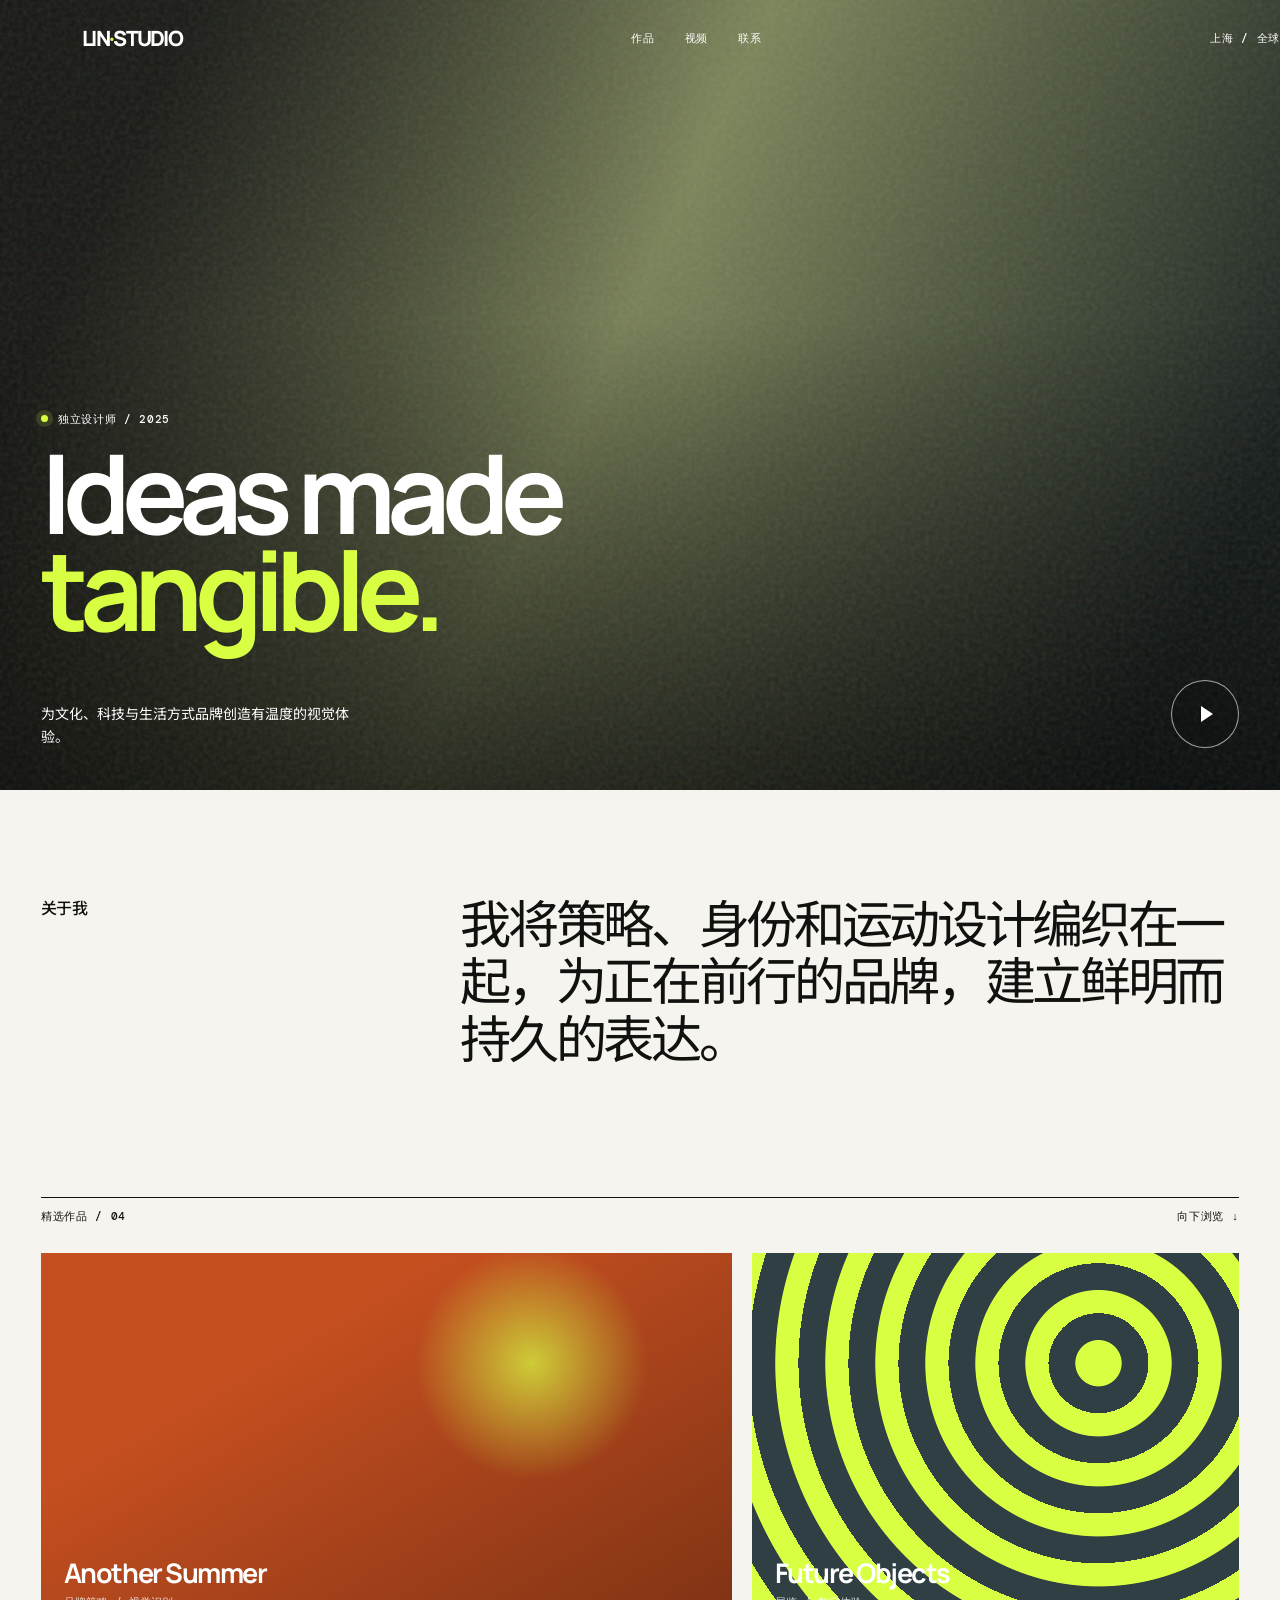
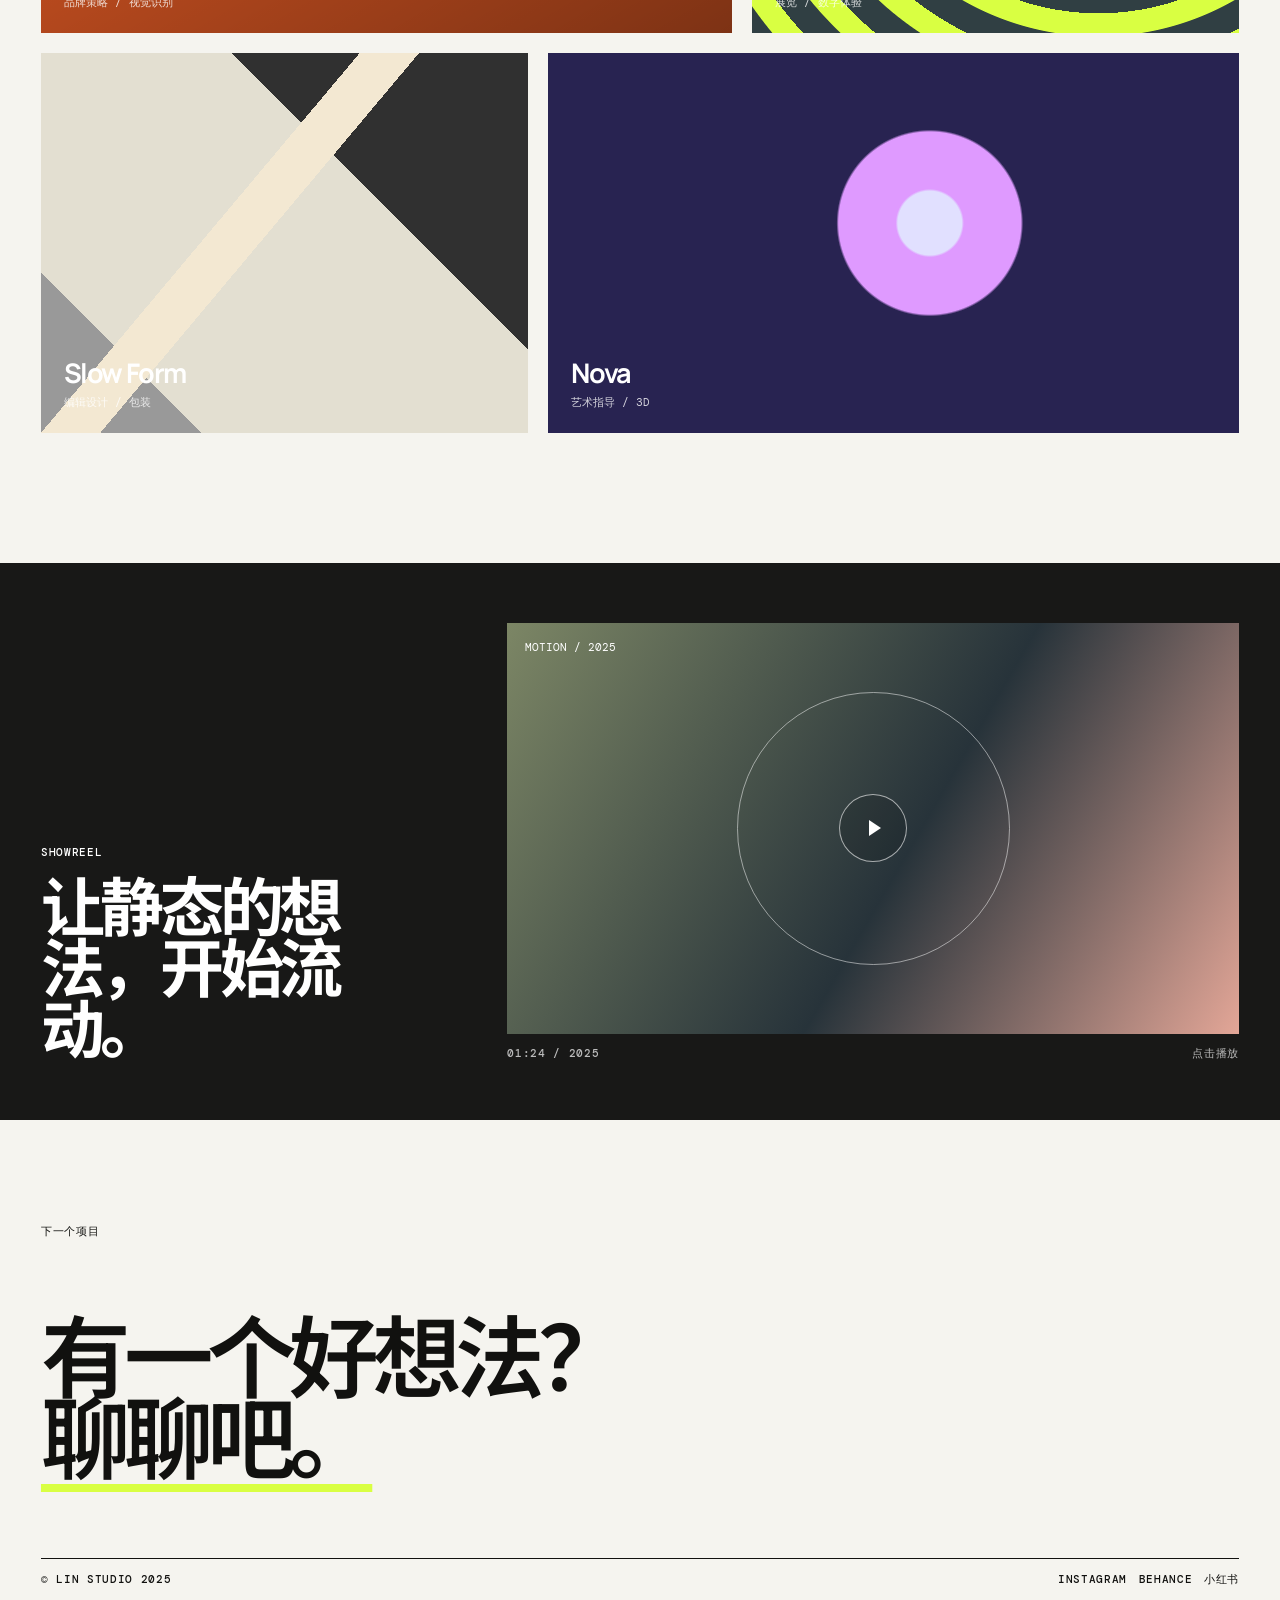
==== index.html @ 67132a86 "Deploy designer portfolio site" ====
<!doctype html>
<html lang="zh-CN">
<head>
  <meta charset="utf-8" />
  <meta name="viewport" content="width=device-width, initial-scale=1" />
  <title>LIN — Independent Designer</title>
  <link rel="preconnect" href="https://fonts.googleapis.com">
  <link rel="preconnect" href="https://fonts.gstatic.com" crossorigin>
  <link href="https://fonts.googleapis.com/css2?family=DM+Mono:wght@400;500&family=Manrope:wght@400;500;600;700;800&family=Noto+Sans+SC:wght@400;500;600;700;800&display=swap" rel="stylesheet">
  <style>
    :root { --ink:#11110f; --paper:#f5f4ef; --lime:#d9ff42; --line:rgba(17,17,15,.2); }
    * { box-sizing:border-box } html { scroll-behavior:smooth } body { margin:0; background:var(--paper); color:var(--ink); font-family:Manrope,'Noto Sans SC',sans-serif; }
    .mono { font:500 11px/1.15 'DM Mono',monospace; letter-spacing:.06em; text-transform:uppercase }
    nav { height:76px; padding:0 3.2vw; display:flex; justify-content:space-between; align-items:center; position:absolute; top:0; width:100%; z-index:4; color:white; }
    .brand { font-size:21px; letter-spacing:-.08em; font-weight:800 } .brand i { color:var(--lime); font-style:normal }
    nav ul { padding:0; margin:0; display:flex; gap:30px; list-style:none } nav a { color:inherit; text-decoration:none }
    .hero { height:min(790px,100vh); min-height:600px; position:relative; overflow:hidden; background:#222; color:white; display:flex; align-items:end; padding:0 3.2vw 42px; }
    .hero-video { position:absolute; inset:0; height:100%; width:100%; object-fit:cover; opacity:.78; }
    .fallback { position:absolute; inset:0; background:linear-gradient(115deg,#20211c 12%,#798257 47%,#19201e 90%); }
    .grain { pointer-events:none; position:absolute; inset:0; opacity:.14; background-image:url("data:image/svg+xml,%3Csvg viewBox='0 0 180 180' xmlns='http://www.w3.org/2000/svg'%3E%3Cfilter id='n'%3E%3CfeTurbulence type='fractalNoise' baseFrequency='.9' numOctaves='3' stitchTiles='stitch'/%3E%3C/filter%3E%3Crect width='100%25' height='100%25' filter='url(%23n)' opacity='.8'/%3E%3C/svg%3E"); mix-blend-mode:screen; }
    .shade { position:absolute; inset:0; background:linear-gradient(0deg,rgba(0,0,0,.68),transparent 60%),linear-gradient(90deg,rgba(0,0,0,.35),transparent 55%); }
    .hero-copy { position:relative; width:100%; z-index:2; } .eyebrow { display:flex; gap:10px; align-items:center; margin-bottom:19px; } .dot { width:7px; height:7px; background:var(--lime); border-radius:50%; box-shadow:0 0 0 5px rgba(217,255,66,.15) }
    h1 { max-width:920px; margin:0; font-size:clamp(52px,8.6vw,136px); letter-spacing:-.08em; line-height:.88; font-weight:700; } h1 em { color:var(--lime); font-style:normal; }
    .hero-bottom { display:flex; justify-content:space-between; align-items:end; margin-top:42px; } .hero-bottom p { max-width:310px; margin:0; font-size:14px; line-height:1.65; }
    .play { width:68px; height:68px; display:grid; place-items:center; border:1px solid rgba(255,255,255,.6); border-radius:50%; color:white; background:rgba(0,0,0,.12); cursor:pointer; transition:.25s; } .play:hover { background:var(--lime); border-color:var(--lime); color:var(--ink); transform:scale(1.08) }
    .play span { margin-left:3px; border-left:12px solid currentColor; border-top:8px solid transparent; border-bottom:8px solid transparent; }
    main { padding:105px 3.2vw 0; } .intro { display:grid; grid-template-columns:1fr 2fr; gap:30px; margin-bottom:130px; } .intro h2 { margin:0; font-weight:500; font-size:16px; letter-spacing:-.03em; } .intro p { max-width:860px; margin:0; font-size:clamp(28px,4vw,55px); line-height:1.12; letter-spacing:-.065em; }
    .section-head { border-top:1px solid var(--ink); display:flex; justify-content:space-between; padding-top:12px; margin-bottom:30px; }
    .projects { display:grid; grid-template-columns:repeat(12,1fr); gap:20px; } .project { position:relative; overflow:hidden; background:#ddd; min-height:380px; color:white; text-decoration:none; display:flex; align-items:end; padding:23px; } .project:nth-child(1) { grid-column:span 7; background:#c64f20; } .project:nth-child(2) { grid-column:span 5; background:#233333; } .project:nth-child(3) { grid-column:span 5; background:#b6b1a2; } .project:nth-child(4) { grid-column:span 7; background:#282351; }
    .project::before { content:''; position:absolute; inset:0; background:radial-gradient(circle at 70% 30%,rgba(217,255,66,.72),transparent 20%), linear-gradient(150deg,transparent 30%,rgba(0,0,0,.38)); transform:scale(1.05); transition:.5s; } .project:hover::before { transform:scale(1.22) rotate(4deg); } .project strong,.project small { position:relative; z-index:1; display:block; } .project strong { font-size:27px; letter-spacing:-.055em; margin-bottom:4px; } .project small { font:11px 'DM Mono'; opacity:.8; }
    .project:nth-child(2)::before { background:repeating-radial-gradient(circle at 70% 30%,#d9ff42 0 5%,#303f43 5.2% 11%); } .project:nth-child(3)::before { background:linear-gradient(130deg,transparent 40%,#f3e8d2 40% 47%,transparent 47%),linear-gradient(45deg,#999 20%,#e3dfd1 20% 65%,#303030 65%); } .project:nth-child(4)::before { background:radial-gradient(circle at 55% 45%,#e1e0ff 0 7%,transparent 7.5%), radial-gradient(circle at 55% 45%,#df9aff 0 20%,transparent 20.5%), #282351; }
    .video-block { margin:130px -3.2vw 0; padding:60px 3.2vw; background:#181817; color:white; } .video-grid { display:grid; grid-template-columns:1fr 1.8fr; gap:60px; align-items:end; } .video-grid h2 { margin:16px 0 0; font-size:clamp(35px,5vw,72px); line-height:.95; letter-spacing:-.07em; } .reel { aspect-ratio:16/9; position:relative; background:linear-gradient(120deg,#7c8665,#27333a 55%,#e3a697); overflow:hidden; cursor:pointer; display:grid; place-items:center; } .reel:before { content:'MOTION / 2025'; position:absolute; top:17px; left:18px; font:11px 'DM Mono'; } .reel:after { content:''; width:37%; aspect-ratio:1; border:1px solid rgba(255,255,255,.5); border-radius:50%; } .reel .play { position:absolute; z-index:2; } .reel-note { display:flex; justify-content:space-between; margin-top:13px; color:#bbb; }
    .contact { min-height:500px; display:flex; flex-direction:column; justify-content:space-between; padding:105px 0 34px; } .contact h2 { max-width:960px; margin:0; font-size:clamp(47px,7vw,106px); line-height:.9; letter-spacing:-.08em; font-weight:600; } .contact h2 a { color:inherit; text-decoration-color:var(--lime); text-decoration-thickness:8px; text-underline-offset:12px; } footer { display:flex; justify-content:space-between; border-top:1px solid var(--ink); padding-top:14px; }
    @media(max-width:650px) { nav { padding:0 20px; } nav ul { display:none } .hero,main { padding-left:20px; padding-right:20px } .hero { padding-bottom:28px }.intro,.video-grid { grid-template-columns:1fr; gap:20px }.intro { margin-bottom:80px }.projects { gap:10px }.project { min-height:260px; grid-column:span 12!important }.video-block { margin-left:-20px; margin-right:-20px; padding:45px 20px }.hero-bottom p { font-size:12px; max-width:225px }.contact { min-height:420px; padding-top:80px }.contact h2 a { text-decoration-thickness:5px; text-underline-offset:7px } footer { font-size:9px } }
  </style>
</head>
<body>
  <section class="hero">
    <!-- 把 src 换成你自己的 MP4（建议 1920×1080、压缩后小于 15MB）。poster 可替换为封面图。 -->
    <div class="fallback"></div>
    <video class="hero-video" autoplay muted loop playsinline poster="assets/hero-poster.jpg"><source src="assets/hero-reel.mp4" type="video/mp4"></video>
    <div class="shade"></div><div class="grain"></div>
    <nav><div class="brand">LIN<i>·</i>STUDIO</div><ul class="mono"><li><a href="#work">作品</a></li><li><a href="#reel">视频</a></li><li><a href="#contact">联系</a></li></ul><span class="mono">上海 / 全球</span></nav>
    <div class="hero-copy"><div class="eyebrow mono"><i class="dot"></i> 独立设计师 / 2025</div><h1>Ideas made<br><em>tangible.</em></h1><div class="hero-bottom"><p>为文化、科技与生活方式品牌创造有温度的视觉体验。</p><button class="play" aria-label="播放作品视频"><span></span></button></div></div>
  </section>
  <main>
    <section class="intro"><h2>关于我</h2><p>我将策略、身份和运动设计编织在一起，为正在前行的品牌，建立鲜明而持久的表达。</p></section>
    <section id="work"><div class="section-head mono"><span>精选作品 / 04</span><span>向下浏览 ↓</span></div><div class="projects">
      <a class="project" href="#"><span><strong>Another Summer</strong><small>品牌策略 / 视觉识别</small></span></a><a class="project" href="#"><span><strong>Future Objects</strong><small>展览 / 数字体验</small></span></a><a class="project" href="#"><span><strong>Slow Form</strong><small>编辑设计 / 包装</small></span></a><a class="project" href="#"><span><strong>Nova</strong><small>艺术指导 / 3D</small></span></a>
    </div></section>
    <section class="video-block" id="reel"><div class="video-grid"><div><span class="mono">Showreel</span><h2>让静态的想法，开始流动。</h2></div><div><div class="reel"><button class="play" aria-label="播放 Showreel"><span></span></button></div><div class="reel-note mono"><span>01:24 / 2025</span><span>点击播放</span></div></div></div></section>
    <section class="contact" id="contact"><span class="mono">下一个项目</span><h2>有一个好想法？<br><a href="mailto:hello@lin.studio">聊聊吧。</a></h2><footer class="mono"><span>© LIN STUDIO 2025</span><span>Instagram　Behance　小红书</span></footer></section>
  </main>
  <script>
    const video = document.querySelector('.hero-video');
    document.querySelectorAll('.play').forEach(button => button.addEventListener('click', () => {
      if (video.paused) { video.play(); button.setAttribute('aria-label','暂停视频'); } else { video.pause(); button.setAttribute('aria-label','播放视频'); }
    }));
  </script>
</body>
</html>
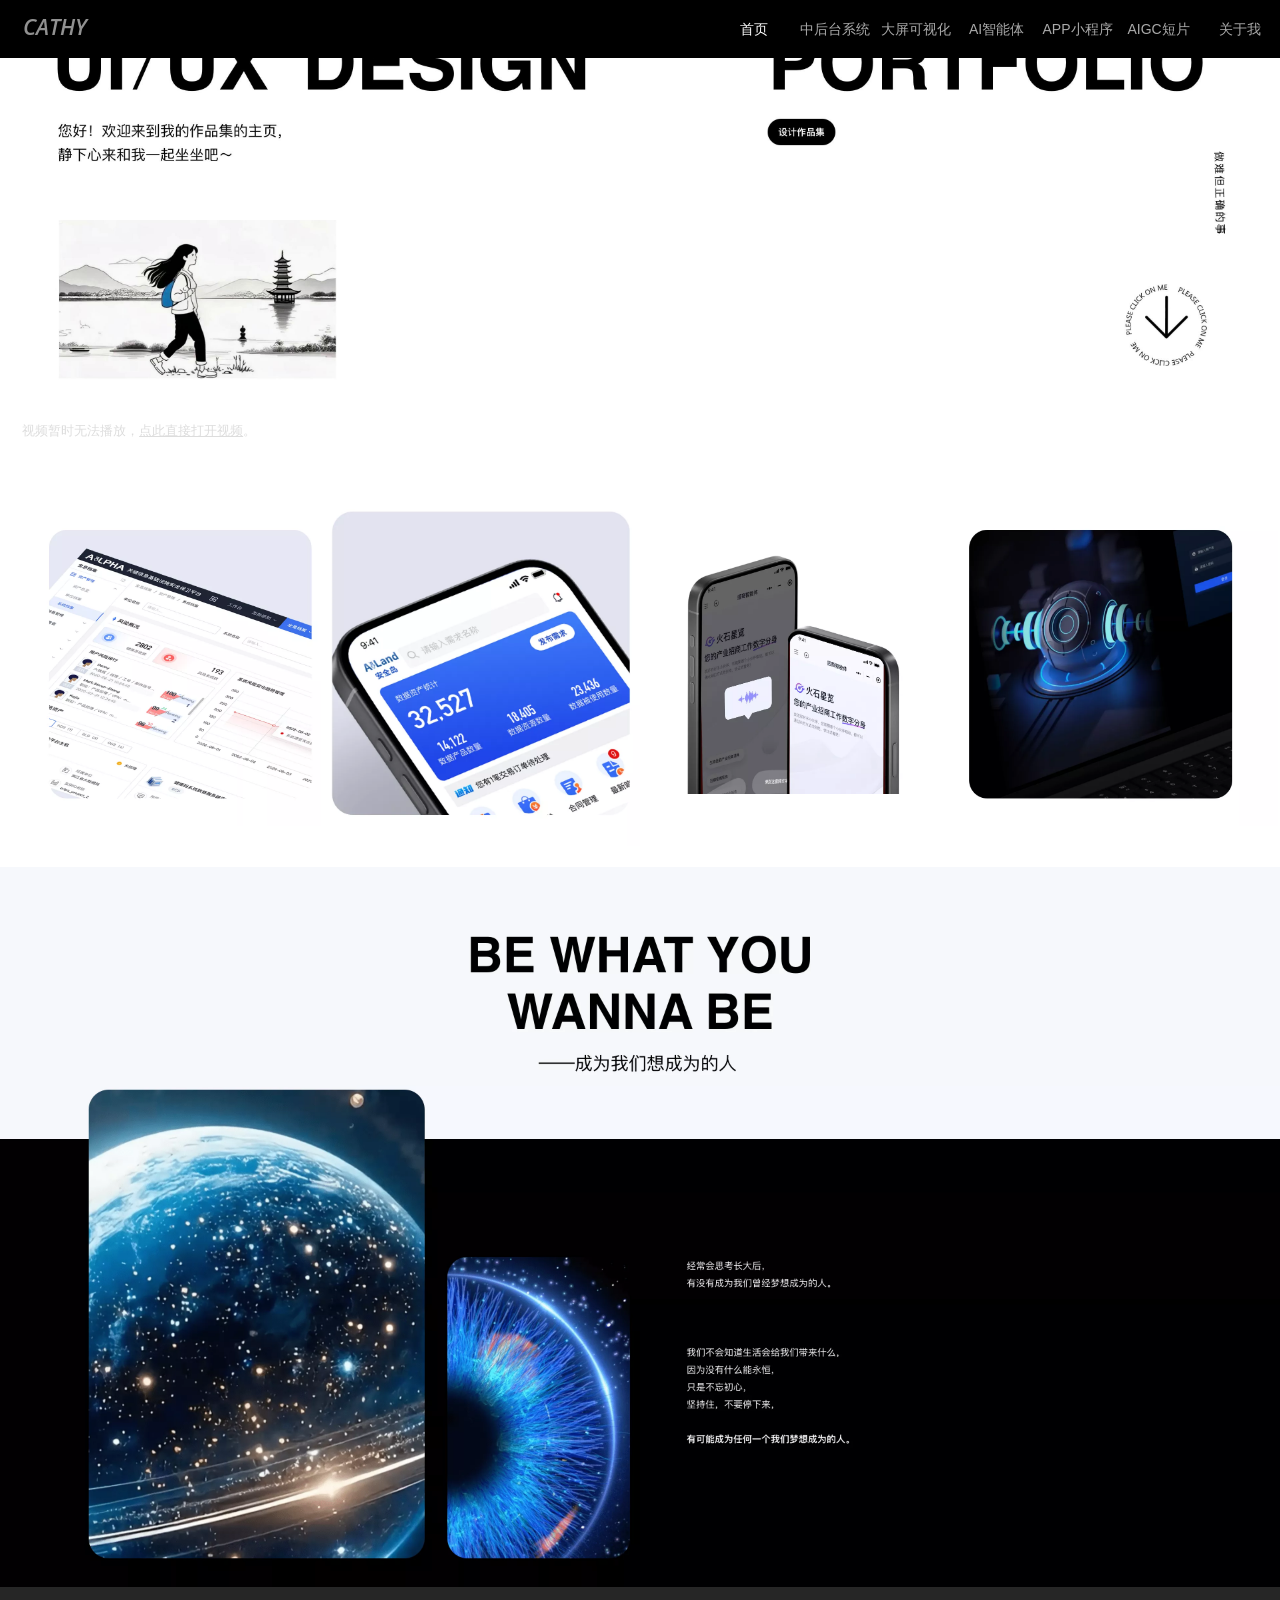
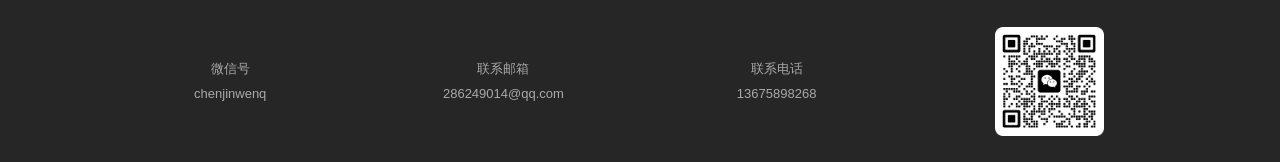
==== commit d009ccbd: "Publish Cathy design portfolio with local media" ====
--- a/index.html
+++ b/index.html
@@ -1,61 +1 @@
-<!doctype html>
-<html lang="zh-CN">
-<head>
-  <meta charset="utf-8" />
-  <meta name="viewport" content="width=device-width, initial-scale=1" />
-  <title>LIN — Independent Designer</title>
-  <link rel="preconnect" href="https://fonts.googleapis.com">
-  <link rel="preconnect" href="https://fonts.gstatic.com" crossorigin>
-  <link href="https://fonts.googleapis.com/css2?family=DM+Mono:wght@400;500&family=Manrope:wght@400;500;600;700;800&family=Noto+Sans+SC:wght@400;500;600;700;800&display=swap" rel="stylesheet">
-  <style>
-    :root { --ink:#11110f; --paper:#f5f4ef; --lime:#d9ff42; --line:rgba(17,17,15,.2); }
-    * { box-sizing:border-box } html { scroll-behavior:smooth } body { margin:0; background:var(--paper); color:var(--ink); font-family:Manrope,'Noto Sans SC',sans-serif; }
-    .mono { font:500 11px/1.15 'DM Mono',monospace; letter-spacing:.06em; text-transform:uppercase }
-    nav { height:76px; padding:0 3.2vw; display:flex; justify-content:space-between; align-items:center; position:absolute; top:0; width:100%; z-index:4; color:white; }
-    .brand { font-size:21px; letter-spacing:-.08em; font-weight:800 } .brand i { color:var(--lime); font-style:normal }
-    nav ul { padding:0; margin:0; display:flex; gap:30px; list-style:none } nav a { color:inherit; text-decoration:none }
-    .hero { height:min(790px,100vh); min-height:600px; position:relative; overflow:hidden; background:#222; color:white; display:flex; align-items:end; padding:0 3.2vw 42px; }
-    .hero-video { position:absolute; inset:0; height:100%; width:100%; object-fit:cover; opacity:.78; }
-    .fallback { position:absolute; inset:0; background:linear-gradient(115deg,#20211c 12%,#798257 47%,#19201e 90%); }
-    .grain { pointer-events:none; position:absolute; inset:0; opacity:.14; background-image:url("data:image/svg+xml,%3Csvg viewBox='0 0 180 180' xmlns='http://www.w3.org/2000/svg'%3E%3Cfilter id='n'%3E%3CfeTurbulence type='fractalNoise' baseFrequency='.9' numOctaves='3' stitchTiles='stitch'/%3E%3C/filter%3E%3Crect width='100%25' height='100%25' filter='url(%23n)' opacity='.8'/%3E%3C/svg%3E"); mix-blend-mode:screen; }
-    .shade { position:absolute; inset:0; background:linear-gradient(0deg,rgba(0,0,0,.68),transparent 60%),linear-gradient(90deg,rgba(0,0,0,.35),transparent 55%); }
-    .hero-copy { position:relative; width:100%; z-index:2; } .eyebrow { display:flex; gap:10px; align-items:center; margin-bottom:19px; } .dot { width:7px; height:7px; background:var(--lime); border-radius:50%; box-shadow:0 0 0 5px rgba(217,255,66,.15) }
-    h1 { max-width:920px; margin:0; font-size:clamp(52px,8.6vw,136px); letter-spacing:-.08em; line-height:.88; font-weight:700; } h1 em { color:var(--lime); font-style:normal; }
-    .hero-bottom { display:flex; justify-content:space-between; align-items:end; margin-top:42px; } .hero-bottom p { max-width:310px; margin:0; font-size:14px; line-height:1.65; }
-    .play { width:68px; height:68px; display:grid; place-items:center; border:1px solid rgba(255,255,255,.6); border-radius:50%; color:white; background:rgba(0,0,0,.12); cursor:pointer; transition:.25s; } .play:hover { background:var(--lime); border-color:var(--lime); color:var(--ink); transform:scale(1.08) }
-    .play span { margin-left:3px; border-left:12px solid currentColor; border-top:8px solid transparent; border-bottom:8px solid transparent; }
-    main { padding:105px 3.2vw 0; } .intro { display:grid; grid-template-columns:1fr 2fr; gap:30px; margin-bottom:130px; } .intro h2 { margin:0; font-weight:500; font-size:16px; letter-spacing:-.03em; } .intro p { max-width:860px; margin:0; font-size:clamp(28px,4vw,55px); line-height:1.12; letter-spacing:-.065em; }
-    .section-head { border-top:1px solid var(--ink); display:flex; justify-content:space-between; padding-top:12px; margin-bottom:30px; }
-    .projects { display:grid; grid-template-columns:repeat(12,1fr); gap:20px; } .project { position:relative; overflow:hidden; background:#ddd; min-height:380px; color:white; text-decoration:none; display:flex; align-items:end; padding:23px; } .project:nth-child(1) { grid-column:span 7; background:#c64f20; } .project:nth-child(2) { grid-column:span 5; background:#233333; } .project:nth-child(3) { grid-column:span 5; background:#b6b1a2; } .project:nth-child(4) { grid-column:span 7; background:#282351; }
-    .project::before { content:''; position:absolute; inset:0; background:radial-gradient(circle at 70% 30%,rgba(217,255,66,.72),transparent 20%), linear-gradient(150deg,transparent 30%,rgba(0,0,0,.38)); transform:scale(1.05); transition:.5s; } .project:hover::before { transform:scale(1.22) rotate(4deg); } .project strong,.project small { position:relative; z-index:1; display:block; } .project strong { font-size:27px; letter-spacing:-.055em; margin-bottom:4px; } .project small { font:11px 'DM Mono'; opacity:.8; }
-    .project:nth-child(2)::before { background:repeating-radial-gradient(circle at 70% 30%,#d9ff42 0 5%,#303f43 5.2% 11%); } .project:nth-child(3)::before { background:linear-gradient(130deg,transparent 40%,#f3e8d2 40% 47%,transparent 47%),linear-gradient(45deg,#999 20%,#e3dfd1 20% 65%,#303030 65%); } .project:nth-child(4)::before { background:radial-gradient(circle at 55% 45%,#e1e0ff 0 7%,transparent 7.5%), radial-gradient(circle at 55% 45%,#df9aff 0 20%,transparent 20.5%), #282351; }
-    .video-block { margin:130px -3.2vw 0; padding:60px 3.2vw; background:#181817; color:white; } .video-grid { display:grid; grid-template-columns:1fr 1.8fr; gap:60px; align-items:end; } .video-grid h2 { margin:16px 0 0; font-size:clamp(35px,5vw,72px); line-height:.95; letter-spacing:-.07em; } .reel { aspect-ratio:16/9; position:relative; background:linear-gradient(120deg,#7c8665,#27333a 55%,#e3a697); overflow:hidden; cursor:pointer; display:grid; place-items:center; } .reel:before { content:'MOTION / 2025'; position:absolute; top:17px; left:18px; font:11px 'DM Mono'; } .reel:after { content:''; width:37%; aspect-ratio:1; border:1px solid rgba(255,255,255,.5); border-radius:50%; } .reel .play { position:absolute; z-index:2; } .reel-note { display:flex; justify-content:space-between; margin-top:13px; color:#bbb; }
-    .contact { min-height:500px; display:flex; flex-direction:column; justify-content:space-between; padding:105px 0 34px; } .contact h2 { max-width:960px; margin:0; font-size:clamp(47px,7vw,106px); line-height:.9; letter-spacing:-.08em; font-weight:600; } .contact h2 a { color:inherit; text-decoration-color:var(--lime); text-decoration-thickness:8px; text-underline-offset:12px; } footer { display:flex; justify-content:space-between; border-top:1px solid var(--ink); padding-top:14px; }
-    @media(max-width:650px) { nav { padding:0 20px; } nav ul { display:none } .hero,main { padding-left:20px; padding-right:20px } .hero { padding-bottom:28px }.intro,.video-grid { grid-template-columns:1fr; gap:20px }.intro { margin-bottom:80px }.projects { gap:10px }.project { min-height:260px; grid-column:span 12!important }.video-block { margin-left:-20px; margin-right:-20px; padding:45px 20px }.hero-bottom p { font-size:12px; max-width:225px }.contact { min-height:420px; padding-top:80px }.contact h2 a { text-decoration-thickness:5px; text-underline-offset:7px } footer { font-size:9px } }
-  </style>
-</head>
-<body>
-  <section class="hero">
-    <!-- 把 src 换成你自己的 MP4（建议 1920×1080、压缩后小于 15MB）。poster 可替换为封面图。 -->
-    <div class="fallback"></div>
-    <video class="hero-video" autoplay muted loop playsinline poster="assets/hero-poster.jpg"><source src="assets/hero-reel.mp4" type="video/mp4"></video>
-    <div class="shade"></div><div class="grain"></div>
-    <nav><div class="brand">LIN<i>·</i>STUDIO</div><ul class="mono"><li><a href="#work">作品</a></li><li><a href="#reel">视频</a></li><li><a href="#contact">联系</a></li></ul><span class="mono">上海 / 全球</span></nav>
-    <div class="hero-copy"><div class="eyebrow mono"><i class="dot"></i> 独立设计师 / 2025</div><h1>Ideas made<br><em>tangible.</em></h1><div class="hero-bottom"><p>为文化、科技与生活方式品牌创造有温度的视觉体验。</p><button class="play" aria-label="播放作品视频"><span></span></button></div></div>
-  </section>
-  <main>
-    <section class="intro"><h2>关于我</h2><p>我将策略、身份和运动设计编织在一起，为正在前行的品牌，建立鲜明而持久的表达。</p></section>
-    <section id="work"><div class="section-head mono"><span>精选作品 / 04</span><span>向下浏览 ↓</span></div><div class="projects">
-      <a class="project" href="#"><span><strong>Another Summer</strong><small>品牌策略 / 视觉识别</small></span></a><a class="project" href="#"><span><strong>Future Objects</strong><small>展览 / 数字体验</small></span></a><a class="project" href="#"><span><strong>Slow Form</strong><small>编辑设计 / 包装</small></span></a><a class="project" href="#"><span><strong>Nova</strong><small>艺术指导 / 3D</small></span></a>
-    </div></section>
-    <section class="video-block" id="reel"><div class="video-grid"><div><span class="mono">Showreel</span><h2>让静态的想法，开始流动。</h2></div><div><div class="reel"><button class="play" aria-label="播放 Showreel"><span></span></button></div><div class="reel-note mono"><span>01:24 / 2025</span><span>点击播放</span></div></div></div></section>
-    <section class="contact" id="contact"><span class="mono">下一个项目</span><h2>有一个好想法？<br><a href="mailto:hello@lin.studio">聊聊吧。</a></h2><footer class="mono"><span>© LIN STUDIO 2025</span><span>Instagram　Behance　小红书</span></footer></section>
-  </main>
-  <script>
-    const video = document.querySelector('.hero-video');
-    document.querySelectorAll('.play').forEach(button => button.addEventListener('click', () => {
-      if (video.paused) { video.play(); button.setAttribute('aria-label','暂停视频'); } else { video.pause(); button.setAttribute('aria-label','播放视频'); }
-    }));
-  </script>
-</body>
-</html>
+<!doctype html><html lang="zh-CN"><head><meta charset="utf-8"><meta name="viewport" content="width=device-width,initial-scale=1"><meta name="theme-color" content="#000000"><title>CATHY · 首页 · 设计作品集</title><meta name="description" content="Cathy 的个人设计作品集，展示中后台系统、大屏可视化、AI 智能体、APP 小程序与 AIGC 短片作品。"><link rel="icon" href="favicon.svg" type="image/svg+xml"><link rel="stylesheet" href="style.css?v=20261107-8"></head><body id="top" data-current="home"><header><a class="brand" href="index.html" aria-label="Cathy 首页">CATHY</a><button class="menu-toggle" aria-label="展开导航" aria-expanded="false">☰</button><nav aria-label="主导航"><a href="index.html" data-page="home">首页</a><a href="systems.html" data-page="101">中后台系统</a><a href="visualization.html" data-page="103">大屏可视化</a><a href="ai-agents.html" data-page="109">AI智能体</a><a href="apps.html" data-page="108">APP小程序</a><a href="aigc.html" data-page="107">AIGC短片</a><a href="about.html" data-page="106">关于我</a></nav></header><main class="page-home"><section class="hero" style="--original-pc-width:99.66905681191396%;--original-mobi-width:100%;"><video src="assets/450593d264a3862955.mp4" poster="assets/e2e1bab4ef63d4e043.jpg" aria-label="Cathy 作品集介绍" autoplay muted loop playsinline webkit-playsinline preload="metadata">你的浏览器暂不支持视频播放。<a href="assets/450593d264a3862955.mp4">打开视频</a></video></section><section class="home-work" aria-label="精选作品"><a class="work-cover" href="systems.html"><img src="assets/dbb474ce8f2a2b9278.webp" alt="中后台系统" loading="eager" decoding="async"><div class="cover-caption"><span>中后台系统</span><span>↗</span></div></a><a class="work-cover" href="apps.html"><img src="assets/330132fc5506c2c7f7.webp" alt="APP小程序" loading="eager" decoding="async"><div class="cover-caption"><span>APP小程序</span><span>↗</span></div></a><a class="work-cover" href="ai-agents.html"><img src="assets/8428a20ccce8b655db.webp" alt="AI智能体" loading="eager" decoding="async"><div class="cover-caption"><span>AI智能体</span><span>↗</span></div></a><a class="work-cover" href="visualization.html"><img src="assets/11c06ac665202959f0.webp" alt="大屏可视化" loading="eager" decoding="async"><div class="cover-caption"><span>大屏可视化</span><span>↗</span></div></a></section><section class="image-panel"><img src="assets/025aeb03edd4019c43.webp" alt="Cathy 设计作品集寄语" loading="lazy" decoding="async"></section></main><footer id="contact"><div class="contact-wrap"><div class="footer-name">CATHY<span>DESIGN PORTFOLIO</span></div><div class="contact-item"><small>微信号</small><span>chenjinwenq</span></div><div class="contact-item"><small>联系邮箱</small><a href="mailto:286249014@qq.com">286249014@qq.com</a></div><div class="contact-item"><small>联系电话</small><a href="tel:13675898268">13675898268</a></div><img class="qr" src="assets/c895afeb36bafd832a.webp" alt="微信二维码" loading="lazy"></div><div class="footer-line"><span>© CATHY · 个人设计作品集</span><a href="#top">回到顶部 ↑</a></div></footer><dialog id="lightbox"><button class="close" aria-label="关闭图片预览">×</button><img alt="放大作品"><p>滑动查看完整图片 · 按 Esc 关闭</p></dialog><script src="app.js?v=20261107-8"></script></body></html>
--- a/style.css
+++ b/style.css
@@ -0,0 +1,95 @@
+:root{color-scheme:light;--black:#050505;--gray:#9d9d9d}*{box-sizing:border-box}html{scroll-behavior:smooth}body{margin:0;background:#fff;color:#161616;font-family:-apple-system,BlinkMacSystemFont,"PingFang SC","Microsoft YaHei",sans-serif}a{color:inherit;text-decoration:none}button{font:inherit;cursor:pointer}a:focus-visible,button:focus-visible{outline:2px solid #6796ff;outline-offset:4px}header{height:100px;background:#000;color:#fff;display:flex;align-items:center;justify-content:space-between;padding:0 5.2%;gap:35px}.brand{font-family:Arial,sans-serif;font-size:30px;font-weight:700;letter-spacing:1px;flex-shrink:0}nav{display:flex;gap:0;align-items:center;justify-content:flex-end}nav a{font-size:14px;font-weight:400;white-space:nowrap;color:#c5c5c5;display:flex;align-items:center;padding:20px 16px;position:relative}nav a+a:before{content:'|';color:#535353;position:absolute;left:-1px;font-size:11px}nav a:hover,nav a[aria-current]{color:#fff}nav a[aria-current]:after{content:'';position:absolute;bottom:8px;left:16px;right:16px;height:1px;background:#fff}.menu-toggle{display:none;background:none;color:white;border:0;font-size:23px}.hero{width:100%;background:#fff}.hero video{display:block;width:100%;aspect-ratio:3840/1196;object-fit:contain}.hero video:fullscreen{aspect-ratio:auto;object-fit:contain;background:#000}.home-work{display:grid;grid-template-columns:1fr 1fr;gap:65px 6%;max-width:1400px;margin:100px auto;padding:0 7%}.work-cover{display:block;min-width:0}.work-cover img{width:100%;height:auto;display:block;transition:transform .45s}.work-cover:hover img{transform:translateY(-6px)}.cover-caption{display:flex;align-items:center;justify-content:space-between;padding:18px 7px 0;font-size:15px}.cover-caption>span:last-child{font-size:23px}.image-panel{position:relative;width:100%;margin:0;line-height:0}.image-panel>img{width:100%;height:auto;display:block}.zoom{opacity:0;transition:opacity .2s;position:absolute;right:20px;top:20px;background:#0009;border:1px solid #ffffff55;color:white;border-radius:50%;width:36px;height:36px;font-size:20px;line-height:1}.image-panel:hover .zoom,.zoom:focus-visible{opacity:1}.video-panel{background:#070707;line-height:0;text-align:center}.video-panel video{display:block;max-width:100%;width:100%;max-height:90vh;object-fit:contain;margin:auto;background:#070707}.video-panel video:fullscreen{max-height:none}.page-106{background:#000}.page-106 .image-panel{max-width:1440px;margin:auto}footer{background:#050505;color:#fff;padding:70px 7% 25px}.contact-wrap{max-width:1500px;margin:auto;display:flex;align-items:center;justify-content:space-between;gap:28px}.footer-name{font:700 28px Arial,sans-serif;letter-spacing:1px}.footer-name>span{display:block;font-size:8px;letter-spacing:2px;color:#8f8f8f;margin-top:12px}.contact-item{display:flex;flex-direction:column;gap:14px;font-size:14px}.contact-item small{font-size:11px;color:#a1a1a1;letter-spacing:1px}.contact-item a:hover{text-decoration:underline}.qr{width:108px;height:108px;object-fit:contain;flex-shrink:0}.footer-line{border-top:1px solid #242424;display:flex;justify-content:space-between;margin:50px auto 0;padding-top:22px;max-width:1500px;color:#777;font-size:10px;letter-spacing:.5px}.footer-line a:hover{color:white}dialog{background:#121212;border:0;padding:50px 24px 24px;width:96vw;height:96vh;max-width:none;max-height:none;border-radius:8px;color:#aaa}dialog::backdrop{background:#000d;backdrop-filter:blur(8px)}dialog>img{width:100%;height:auto;display:block}dialog>p{font-size:11px;text-align:center;margin-top:20px}.close{position:fixed;right:4vw;top:4vh;border:1px solid #ffffff55;border-radius:50%;background:#000c;color:white;width:39px;height:39px;font-size:27px;z-index:5}@media(min-width:1800px){header{height:120px;padding:0 7%}nav a{padding:20px 22px;font-size:15px}}@media(max-width:1100px){header{padding:0 4%;gap:20px;height:85px}nav a{font-size:12px;padding:20px 11px}nav a[aria-current]:after{left:11px;right:11px}.brand{font-size:26px}.home-work{gap:40px 5%;margin:65px auto}.contact-wrap{gap:20px}.contact-item{font-size:12px}.footer-name{font-size:23px}.qr{width:85px;height:85px}}@media(max-width:760px){header{height:72px;position:relative;padding:0 6%;z-index:20}.brand{font-size:26px}.menu-toggle{display:block;width:40px;height:40px}nav{display:none;position:absolute;left:0;right:0;top:72px;background:#090909;padding:15px 6% 25px;flex-direction:column;align-items:stretch;box-shadow:0 15px 25px #0003}nav.open{display:flex}nav a{padding:14px 0;font-size:14px}nav a+a:before{display:none}nav a[aria-current]:after{left:0;right:auto;width:22px;bottom:7px}.hero video{aspect-ratio:3840/1196}.home-work{margin:35px auto;gap:27px 16px;padding:0 5%}.cover-caption{font-size:11px;padding:10px 3px 0}.cover-caption>span:last-child{font-size:17px}.video-panel video{max-height:75vh}.zoom{top:8px;right:8px;width:29px;height:29px;font-size:15px;opacity:.6}footer{padding:40px 7% 25px}.contact-wrap{display:grid;grid-template-columns:1fr 1fr;gap:29px 20px}.footer-name{grid-column:1 / -1}.contact-item{font-size:12px;gap:9px}.qr{width:90px;height:90px}.footer-line{margin-top:30px;font-size:8px;gap:15px;line-height:1.7}dialog{padding:55px 10px 20px}}@media(prefers-reduced-motion:reduce){html{scroll-behavior:auto}.work-cover img{transition:none}}
+/* Original Cathy site measurements: 58px navigation, 768/992px breakpoints. */
+@font-face{font-family:CathyLogo;src:url('assets/cathy-logo.ttf') format('truetype');font-display:swap}
+header{height:58px;padding:0;gap:0;min-width:0;position:relative}
+.brand{font-family:CathyLogo,Arial,sans-serif;font-size:30px;font-style:normal;font-weight:400;letter-spacing:0;color:#919191;line-height:50px;text-align:center;width:6.571458vw;min-width:95px;margin-left:1.047297vw;align-self:flex-start;margin-top:.093527vw}
+nav{width:41.509574vw;max-width:calc(100% - 125px);justify-content:flex-start;margin-left:auto;overflow-x:auto;scrollbar-width:none;flex-shrink:0;height:58px}
+nav::-webkit-scrollbar{display:none}
+nav a{height:58px;line-height:58px;min-width:81px;padding:0 10px;font-size:14px;display:flex;justify-content:center;color:#a9a9a9;font-family:'Microsoft YaHei','PingFang SC',sans-serif}
+nav a+a:before,nav a[aria-current]:after{display:none}
+nav a[aria-current],nav a:hover{color:#fff}
+.hero{width:99.669057%;margin:0 auto}
+.hero video{aspect-ratio:1 / .30235162374;object-fit:fill}
+.home-work{grid-template-columns:repeat(4,minmax(0,1fr));width:99.669057%;max-width:none;margin:0 auto;padding:0;gap:0}
+.work-cover{aspect-ratio:1 / 1.22818791946;overflow:hidden;line-height:0}
+.work-cover img{width:100%;height:100%;object-fit:contain;object-position:center}
+.work-cover:hover img{transform:scale(1.025)}
+.cover-caption{display:none}
+.image-panel,.video-panel{max-width:100%;margin-left:auto;margin-right:auto}
+.video-panel video{max-height:none;object-fit:contain}
+.page-106 .image-panel{max-width:none}
+footer{padding:3.125vw 7.3145246% 2.083333vw;background:#262626}
+.contact-wrap{max-width:none;gap:0;display:grid;grid-template-columns:repeat(4,minmax(0,1fr));align-items:center;text-align:center}
+.footer-name{display:none}
+.contact-item{gap:3px;font-family:'Microsoft YaHei','PingFang SC',sans-serif;color:#a9a9a9;font-size:13px;line-height:22px}
+.contact-item small{font-size:13px;letter-spacing:0;color:inherit}
+.qr{width:9vw;height:9vw;max-width:100%;justify-self:center}
+.footer-line{display:none}
+@media(min-width:768px) and (max-width:991px){
+ header{height:58px}.brand{min-width:90px;margin-left:10px}
+ nav{width:calc(100% - 120px);max-width:calc(100% - 120px)}
+ nav a{min-width:78px;font-size:13px;padding:0 7px}
+ .menu-toggle{display:none}
+}
+@media(max-width:767px){
+ header{height:50px;padding:0 10px;align-items:center}
+ .brand{width:auto;min-width:0;margin:0;font-size:24px;line-height:50px}
+ .menu-toggle{display:block;border:0;background:none;color:#fff;width:40px;height:40px;font-size:22px;margin-left:auto}
+ nav{display:none;position:absolute;top:50px;left:0;right:0;width:100%;max-width:none;height:auto;max-height:calc(100dvh - 50px);overflow:auto;margin:0;padding:8px 20px 20px;background:#000;align-items:stretch}
+ nav.open{display:flex}
+ nav a{min-height:46px;height:46px;line-height:46px;font-size:14px;padding:0 10px;justify-content:flex-start}
+ .hero{width:100%}.hero video{aspect-ratio:1 / .30235162374}
+ .home-work{width:100%;grid-template-columns:repeat(2,minmax(0,1fr));padding:10px;gap:20px}
+ .work-cover{aspect-ratio:1 / .90909}.work-cover img{object-fit:contain}
+ footer{padding:20px 0;background:#262626}
+ .contact-wrap{display:flex;flex-direction:column;gap:10px}
+ .contact-item{font-size:13px;gap:2px;line-height:22px}
+ .qr{width:90%;height:auto;max-width:180px;margin-top:10px}
+}
+.hero[style],.video-panel[style]{width:var(--original-pc-width,100%)}
+@media(max-width:767px){.hero[style],.video-panel[style]{width:var(--original-mobi-width,100%)}}
+@media(min-width:992px){nav{width:max(41.509574vw,567px)}}
+.brand{min-width:0}
+.qr{width:8.510729vw;height:8.510729vw}
+@media(min-width:768px) and (max-width:1440px){.brand{font-size:22px}}
+@media(min-width:1441px) and (max-width:1680px){.brand{font-size:24px}}
+@media(min-width:2560px) and (max-width:3839px){.brand{font-size:40px}}
+@media(min-width:3840px){.brand{font-size:60px}}
+@media(max-width:767px){.brand{font-size:17px}.qr{width:92.5416vw;height:auto;max-width:none}}
+@media(max-width:767px){nav{flex-direction:column}}
+
+/* Videos play silently without native transport controls. */
+video::-webkit-media-controls{display:none!important}
+video::-webkit-media-controls-enclosure{display:none!important}
+
+video::-webkit-media-controls-panel,
+video:hover::-webkit-media-controls,
+video:focus::-webkit-media-controls,
+video:hover::-webkit-media-controls-enclosure,
+video:focus::-webkit-media-controls-enclosure{display:none!important;opacity:0!important;pointer-events:none!important}
+
+/* Let the homepage hero sit slightly behind the navigation. */
+body[data-current="home"] header{z-index:20}
+body[data-current="home"] .hero{margin-top:-20px}
+@media(max-width:767px){body[data-current="home"] .hero{margin-top:-10px}}
+
+/* Original header overlays the first media block without taking up space. */
+body{position:relative}
+header,body[data-current="home"] header{position:absolute;inset:0 0 auto;z-index:20;width:100%}
+body[data-current="home"] .hero{margin-top:0}
+main{padding-top:0}
+@media(max-width:767px){body[data-current="home"] .hero{margin-top:0}}
+
+/* Raise the AI Agent opening visual slightly beneath the navigation. */
+.page-109>.video-panel:first-child{margin-top:-32px}
+@media(max-width:767px){.page-109>.video-panel:first-child{margin-top:-16px}}
+
+.page-109{display:flow-root}
+
+/* Move only the AI hero media; keep its container and navigation anchored. */
+.page-109>.video-panel:first-child{margin-top:0;overflow:hidden;display:flow-root}
+.page-109>.video-panel:first-child>video{transform:translateY(-32px);margin-bottom:-32px}
+@media(max-width:767px){
+ .page-109>.video-panel:first-child{margin-top:0}
+ .page-109>.video-panel:first-child>video{transform:translateY(-16px);margin-bottom:-16px}
+}
